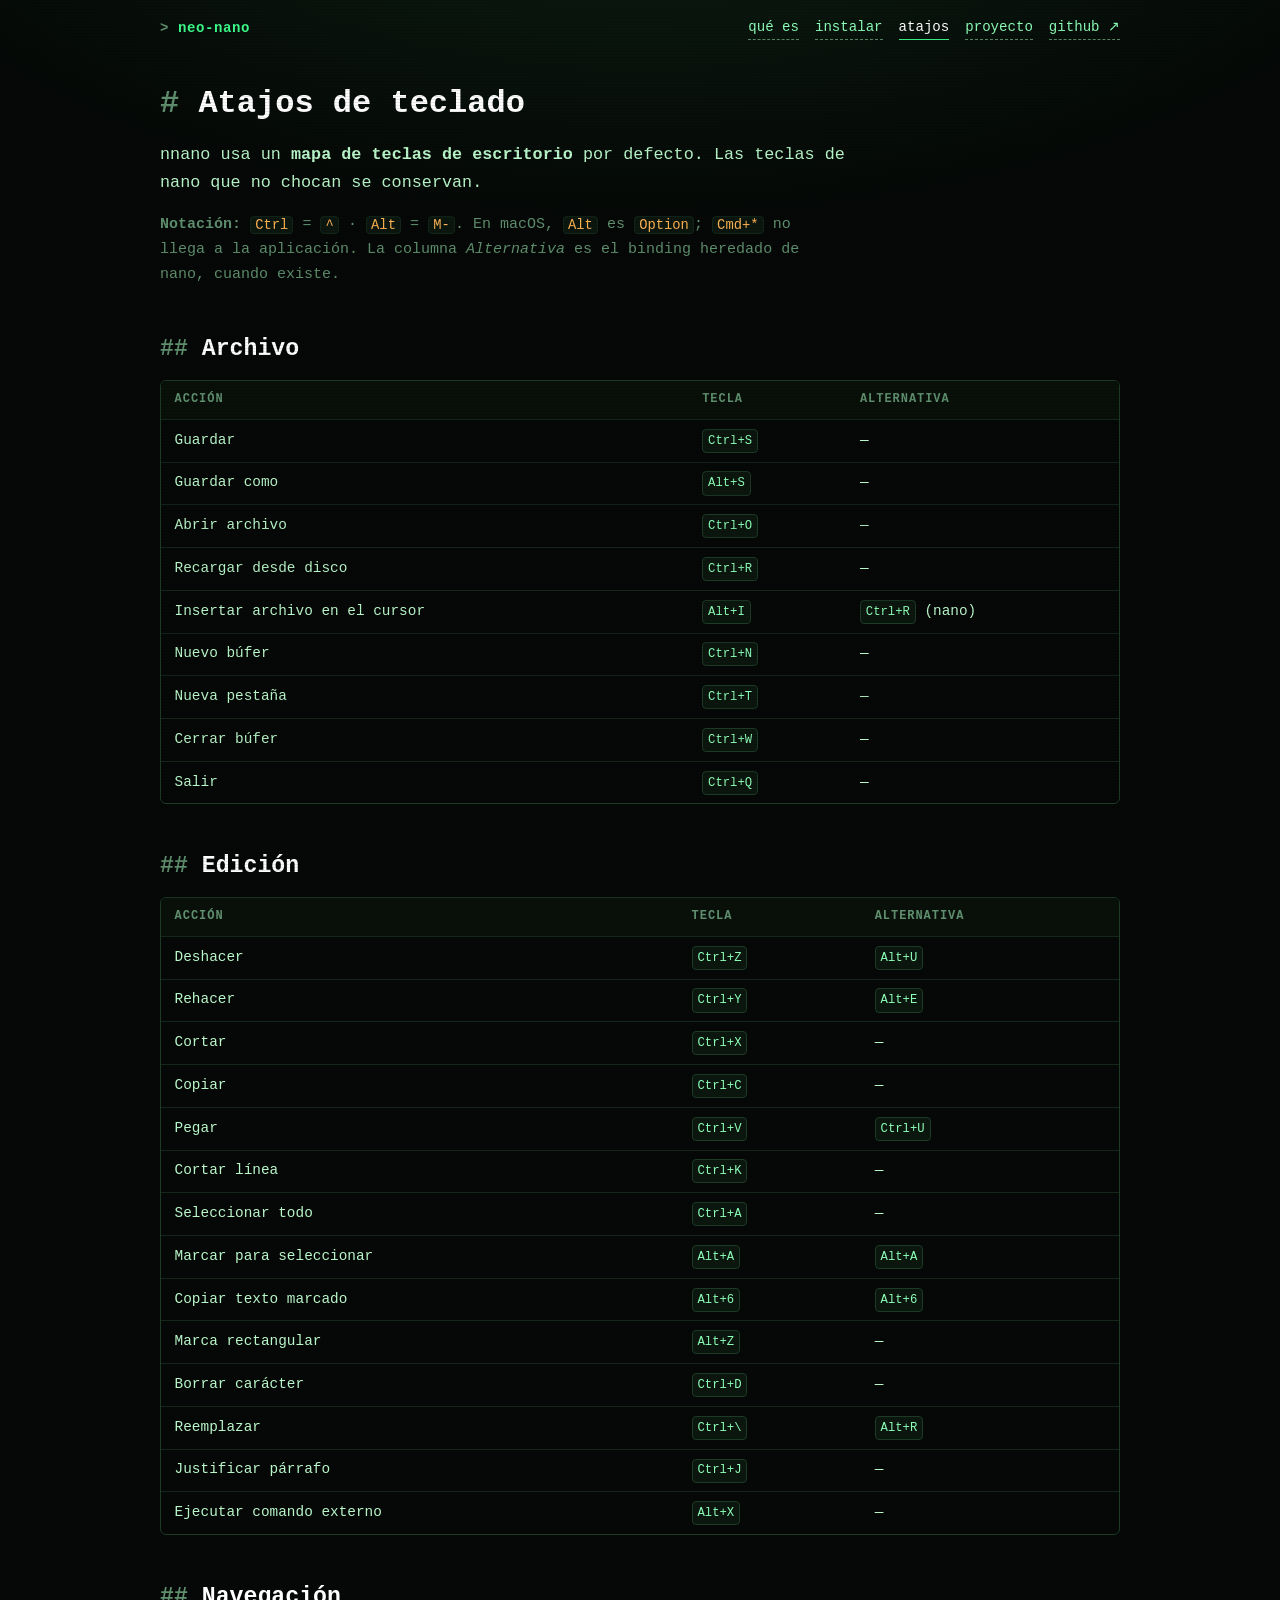
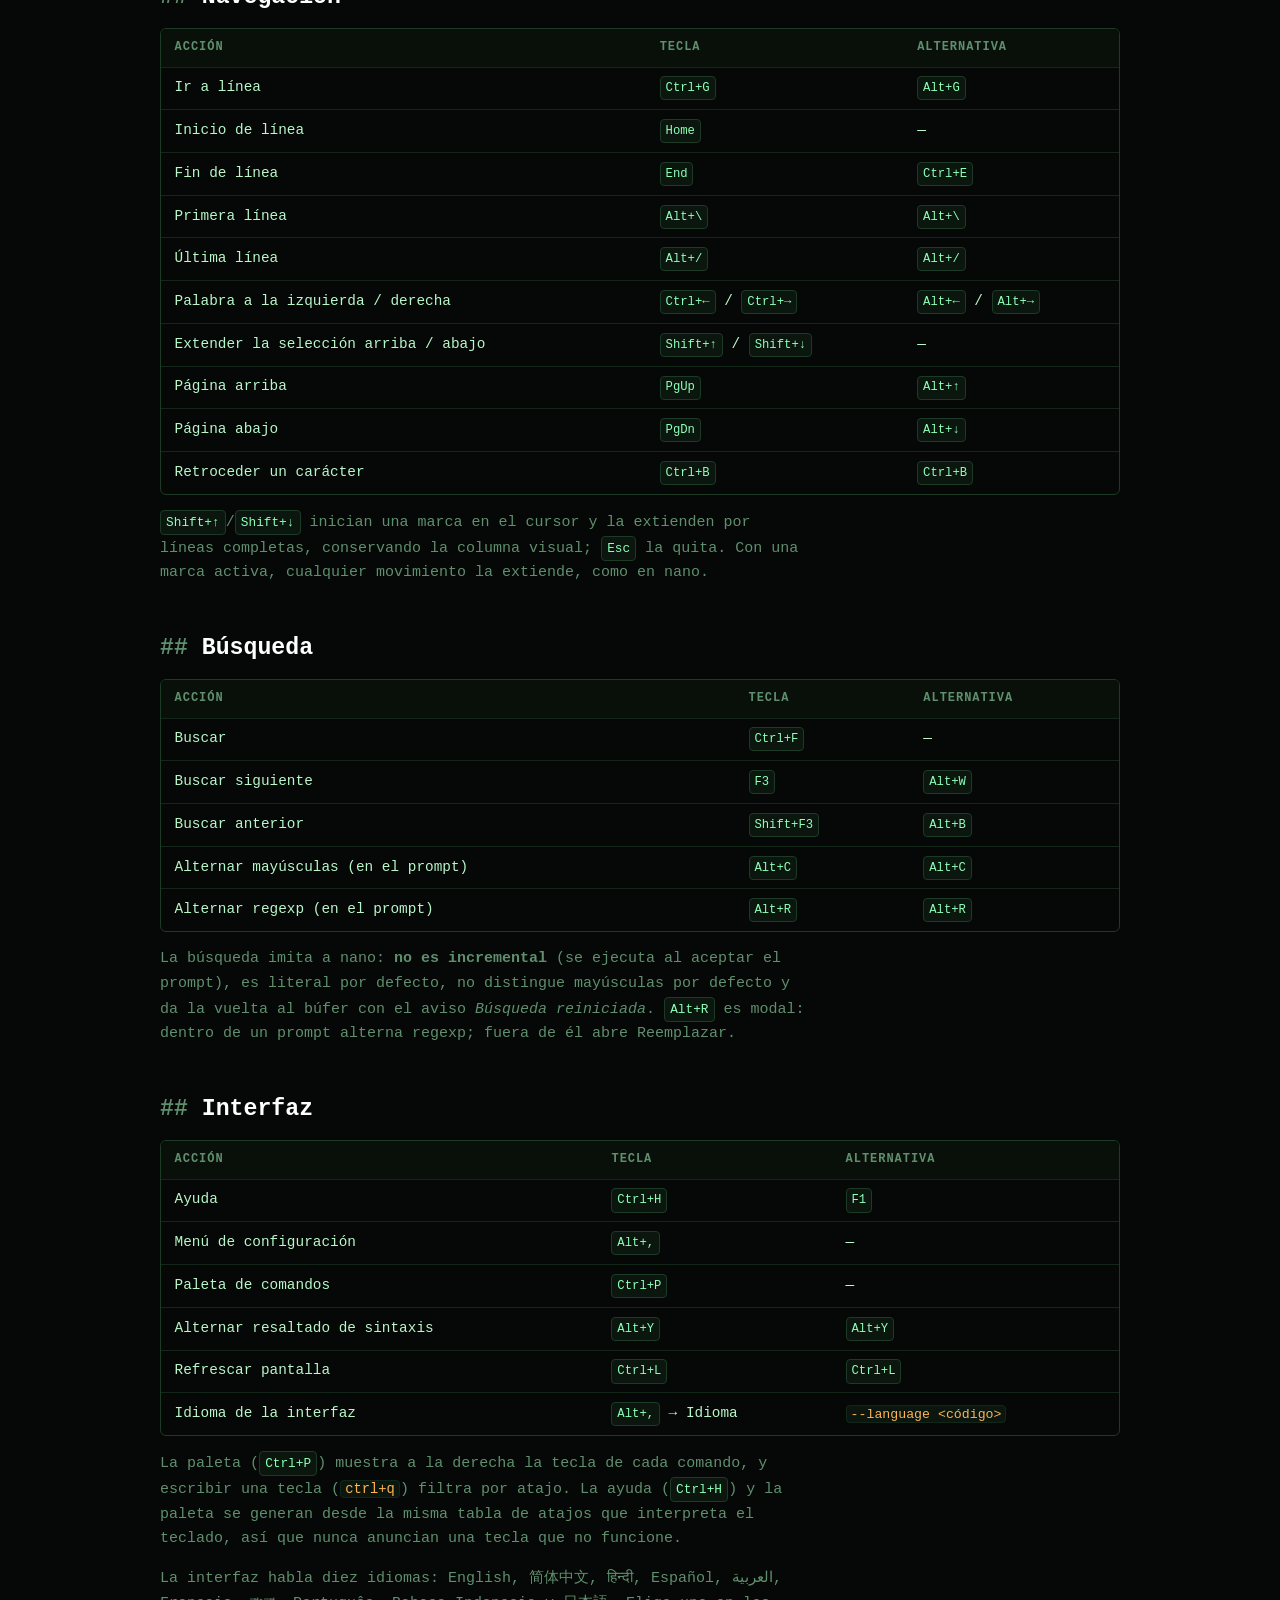
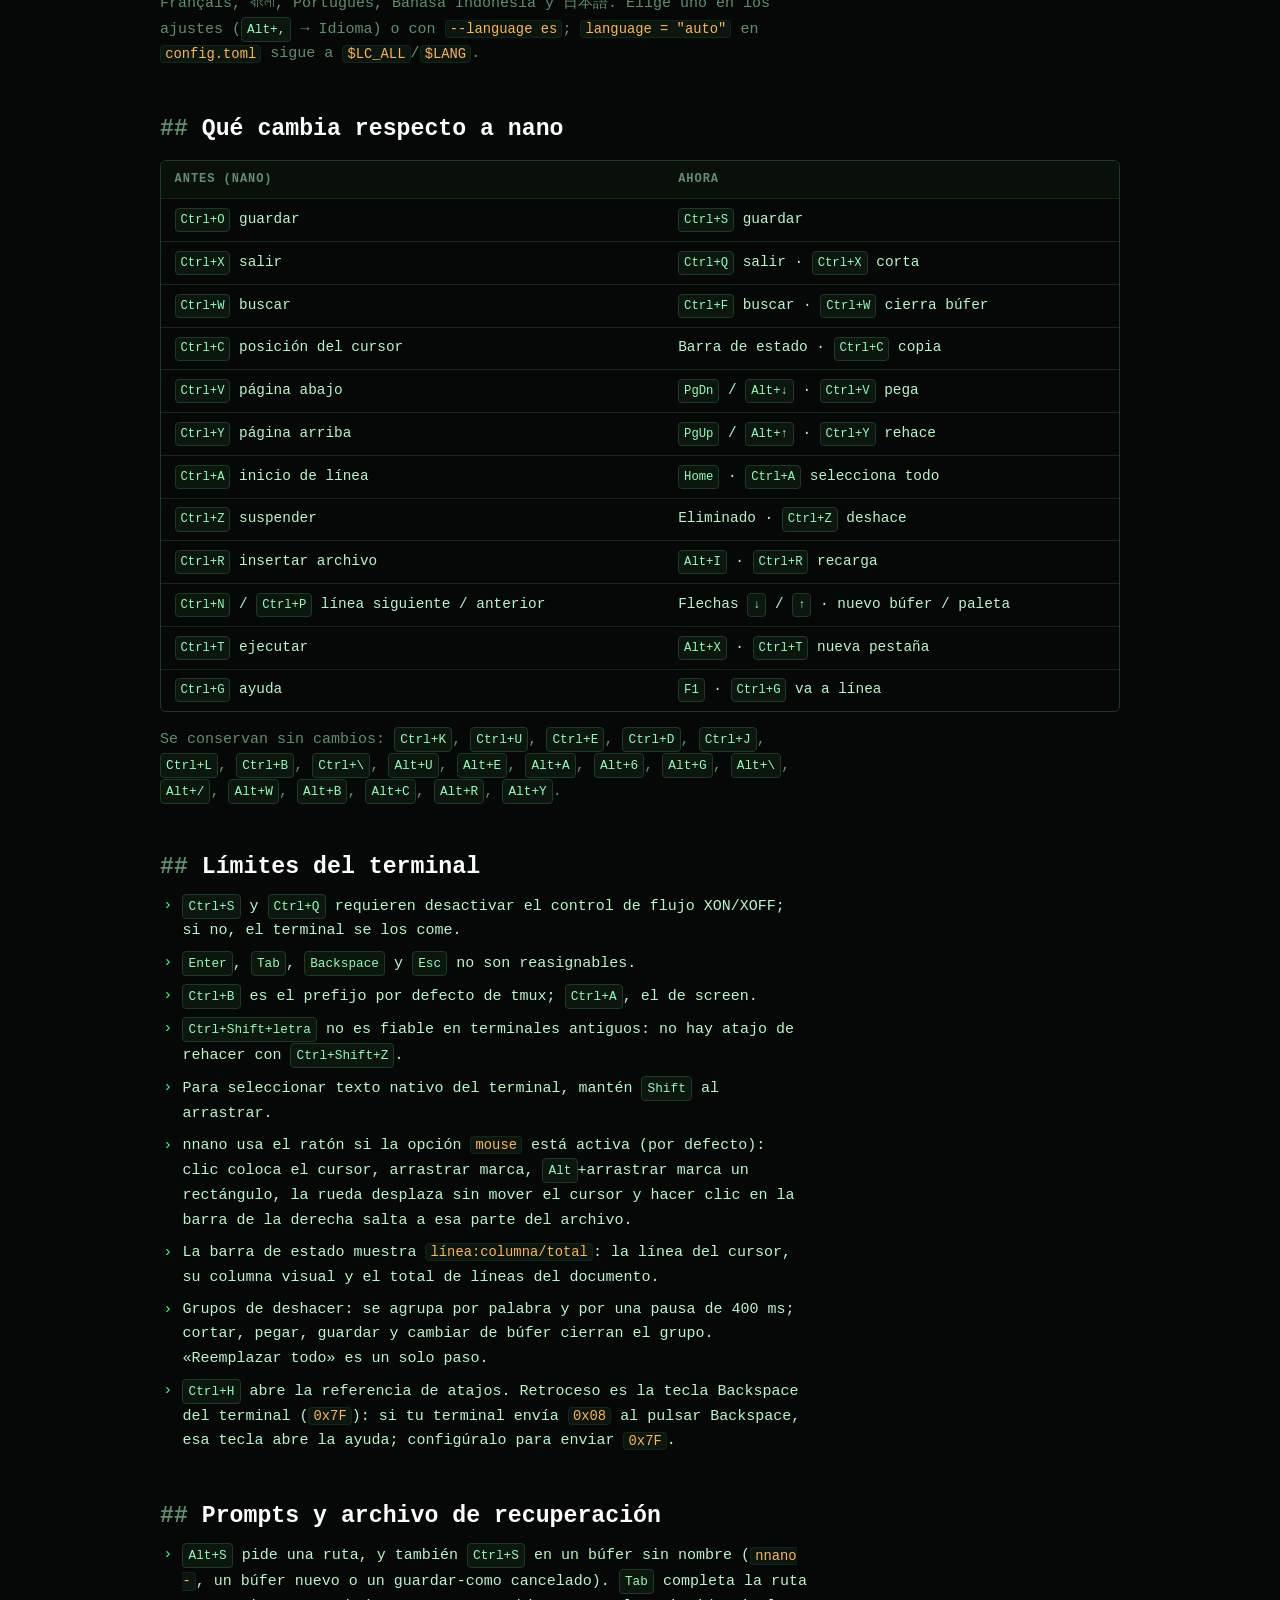
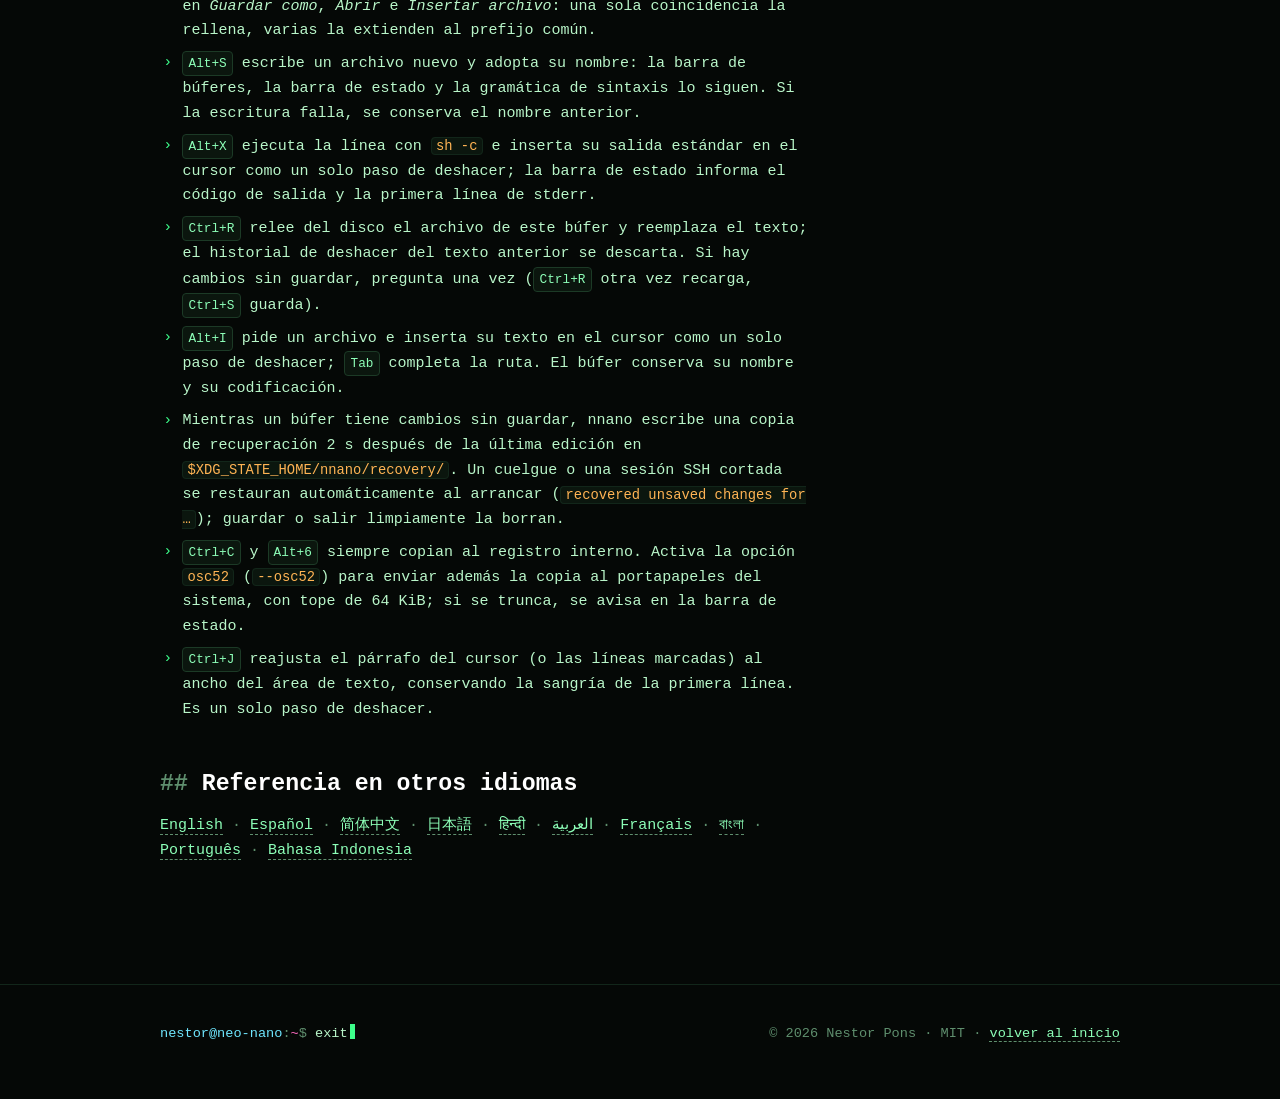
==== docs/atajos.html @ e3008f57 "site: terminal-retro GitHub Pages for the project - docs/index.html: what neo-nano is, screenshot, f" ====
<!doctype html>
<html lang="es">
<head>
  <meta charset="utf-8">
  <meta name="viewport" content="width=device-width, initial-scale=1">
  <title>Atajos de teclado — neo-nano</title>
  <meta name="description" content="Referencia completa de atajos de nnano: archivo, edición, navegación, búsqueda, interfaz, diferencias con nano y límites del terminal.">
  <meta name="author" content="Nestor Pons">
  <meta name="theme-color" content="#050806">
  <link rel="icon" href="assets/favicon.svg" type="image/svg+xml">
  <link rel="stylesheet" href="style.css">
</head>
<body>
  <a class="skip" href="#contenido">Saltar al contenido</a>

  <div class="wrap topnav" aria-label="Navegación principal">
    <a class="brand" href="./">neo-nano</a>
    <a href="index.html#que-es">qué es</a>
    <a href="index.html#instalar">instalar</a>
    <a href="atajos.html" aria-current="page">atajos</a>
    <a href="index.html#proyecto">proyecto</a>
    <a href="https://github.com/nestorPons/neo-nano">github ↗</a>
  </div>

  <main id="contenido" class="wrap">
    <h1><span class="hash">#</span> Atajos de teclado</h1>
    <p class="lead">nnano usa un <strong>mapa de teclas de escritorio</strong> por defecto. Las teclas de nano que no chocan se conservan.</p>
    <p class="muted"><strong>Notación:</strong> <code>Ctrl</code> = <code>^</code> · <code>Alt</code> = <code>M-</code>. En macOS, <code>Alt</code> es <code>Option</code>; <code>Cmd+*</code> no llega a la aplicación. La columna <em>Alternativa</em> es el binding heredado de nano, cuando existe.</p>

    <section id="archivo">
      <h2>Archivo</h2>
      <div class="table-wrap">
        <table>
          <thead><tr><th scope="col">Acción</th><th scope="col">Tecla</th><th scope="col">Alternativa</th></tr></thead>
          <tbody>
            <tr><td>Guardar</td><td><kbd>Ctrl+S</kbd></td><td>—</td></tr>
            <tr><td>Guardar como</td><td><kbd>Alt+S</kbd></td><td>—</td></tr>
            <tr><td>Abrir archivo</td><td><kbd>Ctrl+O</kbd></td><td>—</td></tr>
            <tr><td>Recargar desde disco</td><td><kbd>Ctrl+R</kbd></td><td>—</td></tr>
            <tr><td>Insertar archivo en el cursor</td><td><kbd>Alt+I</kbd></td><td><kbd>Ctrl+R</kbd> (nano)</td></tr>
            <tr><td>Nuevo búfer</td><td><kbd>Ctrl+N</kbd></td><td>—</td></tr>
            <tr><td>Nueva pestaña</td><td><kbd>Ctrl+T</kbd></td><td>—</td></tr>
            <tr><td>Cerrar búfer</td><td><kbd>Ctrl+W</kbd></td><td>—</td></tr>
            <tr><td>Salir</td><td><kbd>Ctrl+Q</kbd></td><td>—</td></tr>
          </tbody>
        </table>
      </div>
    </section>

    <section id="edicion">
      <h2>Edición</h2>
      <div class="table-wrap">
        <table>
          <thead><tr><th scope="col">Acción</th><th scope="col">Tecla</th><th scope="col">Alternativa</th></tr></thead>
          <tbody>
            <tr><td>Deshacer</td><td><kbd>Ctrl+Z</kbd></td><td><kbd>Alt+U</kbd></td></tr>
            <tr><td>Rehacer</td><td><kbd>Ctrl+Y</kbd></td><td><kbd>Alt+E</kbd></td></tr>
            <tr><td>Cortar</td><td><kbd>Ctrl+X</kbd></td><td>—</td></tr>
            <tr><td>Copiar</td><td><kbd>Ctrl+C</kbd></td><td>—</td></tr>
            <tr><td>Pegar</td><td><kbd>Ctrl+V</kbd></td><td><kbd>Ctrl+U</kbd></td></tr>
            <tr><td>Cortar línea</td><td><kbd>Ctrl+K</kbd></td><td>—</td></tr>
            <tr><td>Seleccionar todo</td><td><kbd>Ctrl+A</kbd></td><td>—</td></tr>
            <tr><td>Marcar para seleccionar</td><td><kbd>Alt+A</kbd></td><td><kbd>Alt+A</kbd></td></tr>
            <tr><td>Copiar texto marcado</td><td><kbd>Alt+6</kbd></td><td><kbd>Alt+6</kbd></td></tr>
            <tr><td>Marca rectangular</td><td><kbd>Alt+Z</kbd></td><td>—</td></tr>
            <tr><td>Borrar carácter</td><td><kbd>Ctrl+D</kbd></td><td>—</td></tr>
            <tr><td>Reemplazar</td><td><kbd>Ctrl+\</kbd></td><td><kbd>Alt+R</kbd></td></tr>
            <tr><td>Justificar párrafo</td><td><kbd>Ctrl+J</kbd></td><td>—</td></tr>
            <tr><td>Ejecutar comando externo</td><td><kbd>Alt+X</kbd></td><td>—</td></tr>
          </tbody>
        </table>
      </div>
    </section>

    <section id="navegacion">
      <h2>Navegación</h2>
      <div class="table-wrap">
        <table>
          <thead><tr><th scope="col">Acción</th><th scope="col">Tecla</th><th scope="col">Alternativa</th></tr></thead>
          <tbody>
            <tr><td>Ir a línea</td><td><kbd>Ctrl+G</kbd></td><td><kbd>Alt+G</kbd></td></tr>
            <tr><td>Inicio de línea</td><td><kbd>Home</kbd></td><td>—</td></tr>
            <tr><td>Fin de línea</td><td><kbd>End</kbd></td><td><kbd>Ctrl+E</kbd></td></tr>
            <tr><td>Primera línea</td><td><kbd>Alt+\</kbd></td><td><kbd>Alt+\</kbd></td></tr>
            <tr><td>Última línea</td><td><kbd>Alt+/</kbd></td><td><kbd>Alt+/</kbd></td></tr>
            <tr><td>Palabra a la izquierda / derecha</td><td><kbd>Ctrl+←</kbd> / <kbd>Ctrl+→</kbd></td><td><kbd>Alt+←</kbd> / <kbd>Alt+→</kbd></td></tr>
            <tr><td>Extender la selección arriba / abajo</td><td><kbd>Shift+↑</kbd> / <kbd>Shift+↓</kbd></td><td>—</td></tr>
            <tr><td>Página arriba</td><td><kbd>PgUp</kbd></td><td><kbd>Alt+↑</kbd></td></tr>
            <tr><td>Página abajo</td><td><kbd>PgDn</kbd></td><td><kbd>Alt+↓</kbd></td></tr>
            <tr><td>Retroceder un carácter</td><td><kbd>Ctrl+B</kbd></td><td><kbd>Ctrl+B</kbd></td></tr>
          </tbody>
        </table>
      </div>
      <p class="muted"><kbd>Shift+↑</kbd>/<kbd>Shift+↓</kbd> inician una marca en el cursor y la extienden por líneas completas, conservando la columna visual; <kbd>Esc</kbd> la quita. Con una marca activa, cualquier movimiento la extiende, como en nano.</p>
    </section>

    <section id="busqueda">
      <h2>Búsqueda</h2>
      <div class="table-wrap">
        <table>
          <thead><tr><th scope="col">Acción</th><th scope="col">Tecla</th><th scope="col">Alternativa</th></tr></thead>
          <tbody>
            <tr><td>Buscar</td><td><kbd>Ctrl+F</kbd></td><td>—</td></tr>
            <tr><td>Buscar siguiente</td><td><kbd>F3</kbd></td><td><kbd>Alt+W</kbd></td></tr>
            <tr><td>Buscar anterior</td><td><kbd>Shift+F3</kbd></td><td><kbd>Alt+B</kbd></td></tr>
            <tr><td>Alternar mayúsculas (en el prompt)</td><td><kbd>Alt+C</kbd></td><td><kbd>Alt+C</kbd></td></tr>
            <tr><td>Alternar regexp (en el prompt)</td><td><kbd>Alt+R</kbd></td><td><kbd>Alt+R</kbd></td></tr>
          </tbody>
        </table>
      </div>
      <p class="muted">La búsqueda imita a nano: <strong>no es incremental</strong> (se ejecuta al aceptar el prompt), es literal por defecto, no distingue mayúsculas por defecto y da la vuelta al búfer con el aviso <em>Búsqueda reiniciada</em>. <kbd>Alt+R</kbd> es modal: dentro de un prompt alterna regexp; fuera de él abre Reemplazar.</p>
    </section>

    <section id="interfaz">
      <h2>Interfaz</h2>
      <div class="table-wrap">
        <table>
          <thead><tr><th scope="col">Acción</th><th scope="col">Tecla</th><th scope="col">Alternativa</th></tr></thead>
          <tbody>
            <tr><td>Ayuda</td><td><kbd>Ctrl+H</kbd></td><td><kbd>F1</kbd></td></tr>
            <tr><td>Menú de configuración</td><td><kbd>Alt+,</kbd></td><td>—</td></tr>
            <tr><td>Paleta de comandos</td><td><kbd>Ctrl+P</kbd></td><td>—</td></tr>
            <tr><td>Alternar resaltado de sintaxis</td><td><kbd>Alt+Y</kbd></td><td><kbd>Alt+Y</kbd></td></tr>
            <tr><td>Refrescar pantalla</td><td><kbd>Ctrl+L</kbd></td><td><kbd>Ctrl+L</kbd></td></tr>
            <tr><td>Idioma de la interfaz</td><td><kbd>Alt+,</kbd> → Idioma</td><td><code>--language &lt;código&gt;</code></td></tr>
          </tbody>
        </table>
      </div>
      <p class="muted">La paleta (<kbd>Ctrl+P</kbd>) muestra a la derecha la tecla de cada comando, y escribir una tecla (<code>ctrl+q</code>) filtra por atajo. La ayuda (<kbd>Ctrl+H</kbd>) y la paleta se generan desde la misma tabla de atajos que interpreta el teclado, así que nunca anuncian una tecla que no funcione.</p>
      <p class="muted">La interfaz habla diez idiomas: English, 简体中文, हिन्दी, Español, العربية, Français, বাংলা, Português, Bahasa Indonesia y 日本語. Elige uno en los ajustes (<kbd>Alt+,</kbd> → Idioma) o con <code>--language es</code>; <code>language = "auto"</code> en <code>config.toml</code> sigue a <code>$LC_ALL</code>/<code>$LANG</code>.</p>
    </section>

    <section id="cambios">
      <h2>Qué cambia respecto a nano</h2>
      <div class="table-wrap">
        <table>
          <thead><tr><th scope="col">Antes (nano)</th><th scope="col">Ahora</th></tr></thead>
          <tbody>
            <tr><td><kbd>Ctrl+O</kbd> guardar</td><td><kbd>Ctrl+S</kbd> guardar</td></tr>
            <tr><td><kbd>Ctrl+X</kbd> salir</td><td><kbd>Ctrl+Q</kbd> salir · <kbd>Ctrl+X</kbd> corta</td></tr>
            <tr><td><kbd>Ctrl+W</kbd> buscar</td><td><kbd>Ctrl+F</kbd> buscar · <kbd>Ctrl+W</kbd> cierra búfer</td></tr>
            <tr><td><kbd>Ctrl+C</kbd> posición del cursor</td><td>Barra de estado · <kbd>Ctrl+C</kbd> copia</td></tr>
            <tr><td><kbd>Ctrl+V</kbd> página abajo</td><td><kbd>PgDn</kbd> / <kbd>Alt+↓</kbd> · <kbd>Ctrl+V</kbd> pega</td></tr>
            <tr><td><kbd>Ctrl+Y</kbd> página arriba</td><td><kbd>PgUp</kbd> / <kbd>Alt+↑</kbd> · <kbd>Ctrl+Y</kbd> rehace</td></tr>
            <tr><td><kbd>Ctrl+A</kbd> inicio de línea</td><td><kbd>Home</kbd> · <kbd>Ctrl+A</kbd> selecciona todo</td></tr>
            <tr><td><kbd>Ctrl+Z</kbd> suspender</td><td>Eliminado · <kbd>Ctrl+Z</kbd> deshace</td></tr>
            <tr><td><kbd>Ctrl+R</kbd> insertar archivo</td><td><kbd>Alt+I</kbd> · <kbd>Ctrl+R</kbd> recarga</td></tr>
            <tr><td><kbd>Ctrl+N</kbd> / <kbd>Ctrl+P</kbd> línea siguiente / anterior</td><td>Flechas <kbd>↓</kbd> / <kbd>↑</kbd> · nuevo búfer / paleta</td></tr>
            <tr><td><kbd>Ctrl+T</kbd> ejecutar</td><td><kbd>Alt+X</kbd> · <kbd>Ctrl+T</kbd> nueva pestaña</td></tr>
            <tr><td><kbd>Ctrl+G</kbd> ayuda</td><td><kbd>F1</kbd> · <kbd>Ctrl+G</kbd> va a línea</td></tr>
          </tbody>
        </table>
      </div>
      <p class="muted">Se conservan sin cambios: <kbd>Ctrl+K</kbd>, <kbd>Ctrl+U</kbd>, <kbd>Ctrl+E</kbd>, <kbd>Ctrl+D</kbd>, <kbd>Ctrl+J</kbd>, <kbd>Ctrl+L</kbd>, <kbd>Ctrl+B</kbd>, <kbd>Ctrl+\</kbd>, <kbd>Alt+U</kbd>, <kbd>Alt+E</kbd>, <kbd>Alt+A</kbd>, <kbd>Alt+6</kbd>, <kbd>Alt+G</kbd>, <kbd>Alt+\</kbd>, <kbd>Alt+/</kbd>, <kbd>Alt+W</kbd>, <kbd>Alt+B</kbd>, <kbd>Alt+C</kbd>, <kbd>Alt+R</kbd>, <kbd>Alt+Y</kbd>.</p>
    </section>

    <section id="limites">
      <h2>Límites del terminal</h2>
      <ul class="plain">
        <li><kbd>Ctrl+S</kbd> y <kbd>Ctrl+Q</kbd> requieren desactivar el control de flujo XON/XOFF; si no, el terminal se los come.</li>
        <li><kbd>Enter</kbd>, <kbd>Tab</kbd>, <kbd>Backspace</kbd> y <kbd>Esc</kbd> no son reasignables.</li>
        <li><kbd>Ctrl+B</kbd> es el prefijo por defecto de tmux; <kbd>Ctrl+A</kbd>, el de screen.</li>
        <li><kbd>Ctrl+Shift+letra</kbd> no es fiable en terminales antiguos: no hay atajo de rehacer con <kbd>Ctrl+Shift+Z</kbd>.</li>
        <li>Para seleccionar texto nativo del terminal, mantén <kbd>Shift</kbd> al arrastrar.</li>
        <li>nnano usa el ratón si la opción <code>mouse</code> está activa (por defecto): clic coloca el cursor, arrastrar marca, <kbd>Alt</kbd>+arrastrar marca un rectángulo, la rueda desplaza sin mover el cursor y hacer clic en la barra de la derecha salta a esa parte del archivo.</li>
        <li>La barra de estado muestra <code>línea:columna/total</code>: la línea del cursor, su columna visual y el total de líneas del documento.</li>
        <li>Grupos de deshacer: se agrupa por palabra y por una pausa de 400 ms; cortar, pegar, guardar y cambiar de búfer cierran el grupo. «Reemplazar todo» es un solo paso.</li>
        <li><kbd>Ctrl+H</kbd> abre la referencia de atajos. Retroceso es la tecla Backspace del terminal (<code>0x7F</code>): si tu terminal envía <code>0x08</code> al pulsar Backspace, esa tecla abre la ayuda; configúralo para enviar <code>0x7F</code>.</li>
      </ul>
    </section>

    <section id="prompts">
      <h2>Prompts y archivo de recuperación</h2>
      <ul class="plain">
        <li><kbd>Alt+S</kbd> pide una ruta, y también <kbd>Ctrl+S</kbd> en un búfer sin nombre (<code>nnano -</code>, un búfer nuevo o un guardar-como cancelado). <kbd>Tab</kbd> completa la ruta en <em>Guardar como</em>, <em>Abrir</em> e <em>Insertar archivo</em>: una sola coincidencia la rellena, varias la extienden al prefijo común.</li>
        <li><kbd>Alt+S</kbd> escribe un archivo nuevo y adopta su nombre: la barra de búferes, la barra de estado y la gramática de sintaxis lo siguen. Si la escritura falla, se conserva el nombre anterior.</li>
        <li><kbd>Alt+X</kbd> ejecuta la línea con <code>sh -c</code> e inserta su salida estándar en el cursor como un solo paso de deshacer; la barra de estado informa el código de salida y la primera línea de stderr.</li>
        <li><kbd>Ctrl+R</kbd> relee del disco el archivo de este búfer y reemplaza el texto; el historial de deshacer del texto anterior se descarta. Si hay cambios sin guardar, pregunta una vez (<kbd>Ctrl+R</kbd> otra vez recarga, <kbd>Ctrl+S</kbd> guarda).</li>
        <li><kbd>Alt+I</kbd> pide un archivo e inserta su texto en el cursor como un solo paso de deshacer; <kbd>Tab</kbd> completa la ruta. El búfer conserva su nombre y su codificación.</li>
        <li>Mientras un búfer tiene cambios sin guardar, nnano escribe una copia de recuperación 2 s después de la última edición en <code>$XDG_STATE_HOME/nnano/recovery/</code>. Un cuelgue o una sesión SSH cortada se restauran automáticamente al arrancar (<code>recovered unsaved changes for …</code>); guardar o salir limpiamente la borran.</li>
        <li><kbd>Ctrl+C</kbd> y <kbd>Alt+6</kbd> siempre copian al registro interno. Activa la opción <code>osc52</code> (<code>--osc52</code>) para enviar además la copia al portapapeles del sistema, con tope de 64 KiB; si se trunca, se avisa en la barra de estado.</li>
        <li><kbd>Ctrl+J</kbd> reajusta el párrafo del cursor (o las líneas marcadas) al ancho del área de texto, conservando la sangría de la primera línea. Es un solo paso de deshacer.</li>
      </ul>
    </section>

    <section id="idiomas">
      <h2>Referencia en otros idiomas</h2>
      <p class="muted">
        <a href="https://github.com/nestorPons/neo-nano/blob/main/docs/en/shortcuts.md">English</a> ·
        <a href="https://github.com/nestorPons/neo-nano/blob/main/docs/es/shortcuts.md">Español</a> ·
        <a href="https://github.com/nestorPons/neo-nano/blob/main/docs/zh-Hans/shortcuts.md">简体中文</a> ·
        <a href="https://github.com/nestorPons/neo-nano/blob/main/docs/ja/shortcuts.md">日本語</a> ·
        <a href="https://github.com/nestorPons/neo-nano/blob/main/docs/hi/shortcuts.md">हिन्दी</a> ·
        <a href="https://github.com/nestorPons/neo-nano/blob/main/docs/ar/shortcuts.md">العربية</a> ·
        <a href="https://github.com/nestorPons/neo-nano/blob/main/docs/fr/shortcuts.md">Français</a> ·
        <a href="https://github.com/nestorPons/neo-nano/blob/main/docs/bn/shortcuts.md">বাংলা</a> ·
        <a href="https://github.com/nestorPons/neo-nano/blob/main/docs/pt/shortcuts.md">Português</a> ·
        <a href="https://github.com/nestorPons/neo-nano/blob/main/docs/id/shortcuts.md">Bahasa Indonesia</a>
      </p>
    </section>
  </main>

  <footer>
    <div class="wrap">
      <p class="prompt" aria-hidden="true"><span class="user">nestor@neo-nano</span>:<span class="path">~</span>$ <span class="cmd">exit</span><span class="cursor"></span></p>
      <p>© 2026 Nestor Pons · MIT · <a href="./">volver al inicio</a></p>
    </div>
  </footer>
</body>
</html>
---- docs/style.css ----
/* neo-nano — terminal retro, simple y sin dependencias. */

:root {
  --bg: #050806;
  --panel: #0a110c;
  --panel-2: #0d1710;
  --fg: #b9f6c9;
  --dim: #5f8f6e;
  --green: #3dff8b;
  --green-soft: #8dffb8;
  --amber: #ffb454;
  --cyan: #6fe7ff;
  --magenta: #ff6ac1;
  --red: #ff5f57;
  --border: #1c3a26;
  --border-soft: #12261a;
  --radius: 6px;
  --mono: ui-monospace, "SF Mono", SFMono-Regular, Menlo, Consolas,
    "Liberation Mono", "Courier New", monospace;
  --max: 960px;
}

*,
*::before,
*::after {
  box-sizing: border-box;
}

html {
  color-scheme: dark;
  scroll-behavior: smooth;
}

body {
  margin: 0;
  background:
    radial-gradient(1200px 600px at 50% -200px, #0d2416 0%, transparent 70%),
    var(--bg);
  color: var(--fg);
  font-family: var(--mono);
  font-size: 15px;
  line-height: 1.65;
  -webkit-font-smoothing: antialiased;
}

/* Scanlines: textura, no un filtro que estorbe. */
body::before {
  content: "";
  position: fixed;
  inset: 0;
  z-index: 100;
  pointer-events: none;
  background: repeating-linear-gradient(
    to bottom,
    rgba(0, 0, 0, 0.16) 0,
    rgba(0, 0, 0, 0.16) 1px,
    transparent 1px,
    transparent 3px
  );
  opacity: 0.55;
}

::selection {
  background: var(--green);
  color: #03170a;
}

a {
  color: var(--green-soft);
  text-decoration: none;
  border-bottom: 1px dashed var(--dim);
}

a:hover,
a:focus-visible {
  color: #fff;
  border-bottom-color: var(--green);
}

:focus-visible {
  outline: 2px solid var(--green);
  outline-offset: 3px;
  border-radius: 2px;
}

.skip {
  position: absolute;
  left: -999px;
  top: 8px;
  z-index: 200;
  padding: 8px 12px;
  background: var(--panel);
  border: 1px solid var(--green);
  border-radius: var(--radius);
}

.skip:focus {
  left: 8px;
}

.sr-only {
  position: absolute;
  width: 1px;
  height: 1px;
  padding: 0;
  margin: -1px;
  overflow: hidden;
  clip: rect(0, 0, 0, 0);
  white-space: nowrap;
  border: 0;
}

code {
  font-family: var(--mono);
  font-size: 0.92em;
  color: var(--amber);
  background: #0b160e;
  border: 1px solid var(--border-soft);
  border-radius: 4px;
  padding: 0.04em 0.3em;
}

.wrap {
  width: min(var(--max), 100% - 2rem);
  margin-inline: auto;
}

/* --- Ventana de terminal ------------------------------------------- */

.term {
  margin-top: 1.25rem;
  background: linear-gradient(180deg, var(--panel-2), var(--panel));
  border: 1px solid var(--border);
  border-radius: var(--radius);
  box-shadow:
    0 0 0 1px rgba(61, 255, 139, 0.06),
    0 24px 60px rgba(0, 0, 0, 0.55),
    0 0 48px rgba(61, 255, 139, 0.05);
  overflow: hidden;
}

.term-bar {
  display: flex;
  align-items: center;
  gap: 0.5rem;
  padding: 0.55rem 0.8rem;
  background: #0a140d;
  border-bottom: 1px solid var(--border-soft);
}

.dot {
  width: 10px;
  height: 10px;
  border-radius: 50%;
  background: var(--dim);
  flex: none;
}

.dot.g {
  background: #2fbf6a;
}
.dot.a {
  background: var(--amber);
}
.dot.r {
  background: var(--red);
}

.term-title {
  margin-inline: auto;
  color: var(--dim);
  font-size: 0.8rem;
  letter-spacing: 0.03em;
}

.term-body {
  padding: clamp(1rem, 3vw, 2rem);
}

.prompt {
  margin: 0 0 1rem;
  color: var(--dim);
  word-break: break-word;
}

.prompt .user {
  color: var(--cyan);
}
.prompt .path {
  color: var(--magenta);
}
.prompt .cmd {
  color: var(--fg);
}

.cursor {
  display: inline-block;
  width: 0.6ch;
  height: 1.05em;
  margin-left: 2px;
  background: var(--green);
  vertical-align: -0.15em;
  animation: blink 1.05s steps(1) infinite;
}

@keyframes blink {
  0%,
  49% {
    opacity: 1;
  }
  50%,
  100% {
    opacity: 0;
  }
}

.logo {
  margin: 0;
  color: var(--green);
  font-size: clamp(0.42rem, 1.55vw, 0.95rem);
  line-height: 1.15;
  text-shadow: 0 0 12px rgba(61, 255, 139, 0.35);
  overflow-x: auto;
  white-space: pre;
}

.tagline {
  margin: 1.25rem 0 0;
  color: var(--fg);
  max-width: 70ch;
}

.tagline strong {
  color: #fff;
}

.kicker {
  display: inline-block;
  margin-top: 0.9rem;
  padding: 0.15rem 0.5rem;
  border: 1px solid var(--border);
  border-radius: var(--radius);
  color: var(--amber);
  font-size: 0.78rem;
  letter-spacing: 0.06em;
  text-transform: uppercase;
}

/* --- Secciones ----------------------------------------------------- */

main {
  padding-block: 2.5rem 1rem;
}

section {
  margin-block: 3rem;
}

h1,
h2,
h3 {
  line-height: 1.25;
  margin: 0 0 0.75rem;
}

h2 {
  font-size: clamp(1.1rem, 2.6vw, 1.45rem);
  color: #fff;
}

h2::before {
  content: "## ";
  color: var(--dim);
}

h3 {
  font-size: 1rem;
  color: var(--green-soft);
}

p {
  max-width: 72ch;
}

.lead {
  font-size: 1.05rem;
  color: var(--fg);
}

.muted {
  color: var(--dim);
}

.grid {
  display: grid;
  grid-template-columns: repeat(auto-fit, minmax(235px, 1fr));
  gap: 1rem;
  margin-top: 1.25rem;
}

.card {
  background: var(--panel);
  border: 1px solid var(--border);
  border-radius: var(--radius);
  padding: 1rem 1.1rem;
  transition:
    border-color 0.18s ease,
    transform 0.18s ease,
    background 0.18s ease;
}

.card:hover {
  border-color: var(--green);
  background: var(--panel-2);
  transform: translateY(-2px);
}

.card h3 {
  margin-bottom: 0.35rem;
}

.card p {
  margin: 0;
  color: var(--fg);
  font-size: 0.92rem;
}

.card .ico {
  color: var(--green);
  margin-right: 0.4rem;
}

/* --- Captura ------------------------------------------------------- */

.shot {
  margin: 0;
  border: 1px solid var(--border);
  border-radius: var(--radius);
  background: var(--panel);
  padding: 0.5rem;
  box-shadow: 0 18px 50px rgba(0, 0, 0, 0.45);
}

.shot img {
  display: block;
  width: 100%;
  height: auto;
  border-radius: 4px;
}

.shot figcaption {
  padding: 0.6rem 0.4rem 0.2rem;
  color: var(--dim);
  font-size: 0.82rem;
}

/* --- Código e instalación ----------------------------------------- */

.code {
  position: relative;
  margin: 1rem 0;
  background: #060c08;
  border: 1px solid var(--border);
  border-radius: var(--radius);
}

.code pre {
  margin: 0;
  padding: 1rem 1rem 1.1rem;
  overflow-x: auto;
  color: var(--green-soft);
  font-size: 0.88rem;
  line-height: 1.6;
}

.code .comment {
  color: var(--dim);
}

.copy {
  position: absolute;
  top: 0.5rem;
  right: 0.5rem;
  padding: 0.2rem 0.55rem;
  background: var(--panel-2);
  color: var(--dim);
  border: 1px solid var(--border);
  border-radius: var(--radius);
  font: inherit;
  font-size: 0.72rem;
  cursor: pointer;
  transition:
    color 0.15s ease,
    border-color 0.15s ease;
}

.copy:hover,
.copy:focus-visible {
  color: var(--green);
  border-color: var(--green);
}

/* --- Tablas -------------------------------------------------------- */

.table-wrap {
  margin-top: 1rem;
  overflow-x: auto;
  border: 1px solid var(--border);
  border-radius: var(--radius);
}

table {
  width: 100%;
  border-collapse: collapse;
  min-width: 34rem;
  font-size: 0.9rem;
}

caption {
  text-align: left;
  padding: 0.65rem 0.85rem;
  color: var(--dim);
  font-size: 0.8rem;
  border-bottom: 1px solid var(--border-soft);
}

th,
td {
  text-align: left;
  padding: 0.55rem 0.85rem;
  border-bottom: 1px solid var(--border-soft);
  vertical-align: top;
}

thead th {
  color: var(--dim);
  font-weight: 600;
  font-size: 0.75rem;
  letter-spacing: 0.08em;
  text-transform: uppercase;
  background: #081009;
}

tbody tr:last-child td {
  border-bottom: 0;
}

tbody tr:hover {
  background: rgba(61, 255, 139, 0.04);
}

kbd {
  display: inline-block;
  padding: 0.08em 0.4em;
  background: #0b160e;
  border: 1px solid var(--border);
  border-radius: 4px;
  color: var(--green-soft);
  font-family: var(--mono);
  font-size: 0.85em;
  white-space: nowrap;
}

/* --- Listas -------------------------------------------------------- */

ul.plain {
  list-style: none;
  padding: 0;
  margin: 0.75rem 0 0;
}

ul.plain li {
  position: relative;
  padding-left: 1.4rem;
  margin-block: 0.45rem;
  max-width: 72ch;
}

ul.plain li::before {
  content: "›";
  position: absolute;
  left: 0.2rem;
  color: var(--green);
}

/* --- Autor / proyecto ---------------------------------------------- */

.about {
  display: grid;
  grid-template-columns: repeat(auto-fit, minmax(260px, 1fr));
  gap: 1rem;
  margin-top: 1.25rem;
}

.panel {
  background: var(--panel);
  border: 1px solid var(--border);
  border-radius: var(--radius);
  padding: 1.1rem 1.2rem;
}

.panel h3 {
  margin-bottom: 0.5rem;
}

.links {
  display: flex;
  flex-wrap: wrap;
  gap: 0.5rem;
  margin-top: 0.8rem;
}

.btn {
  display: inline-block;
  padding: 0.35rem 0.7rem;
  border: 1px solid var(--border);
  border-radius: var(--radius);
  background: #0b160e;
  color: var(--green-soft);
  font-size: 0.85rem;
  border-bottom: 1px solid var(--border);
}

.btn:hover,
.btn:focus-visible {
  border-color: var(--green);
  color: #fff;
}

.note {
  margin-top: 1rem;
  padding: 0.85rem 1rem;
  background: var(--panel);
  border: 1px solid var(--border);
  border-radius: var(--radius);
  color: var(--dim);
  font-size: 0.88rem;
}

.note strong {
  color: var(--amber);
}

/* --- Pie ----------------------------------------------------------- */

footer {
  margin-top: 3.5rem;
  padding: 1.5rem 0 2.5rem;
  border-top: 1px solid var(--border-soft);
  color: var(--dim);
  font-size: 0.85rem;
}

footer .wrap {
  display: flex;
  flex-wrap: wrap;
  gap: 0.5rem 1rem;
  align-items: center;
  justify-content: space-between;
}

footer .prompt {
  margin: 0;
}

/* --- Navegación entre páginas -------------------------------------- */

.topnav {
  display: flex;
  flex-wrap: wrap;
  align-items: center;
  gap: 0.5rem 1rem;
  padding: 1rem 0 0.25rem;
  font-size: 0.88rem;
}

.topnav .brand {
  color: var(--green);
  font-weight: 700;
  letter-spacing: 0.04em;
  border-bottom: 0;
  margin-right: auto;
}

.topnav .brand::before {
  content: "> ";
  color: var(--dim);
}

.topnav a[aria-current="page"] {
  color: #fff;
  border-bottom: 1px solid var(--green);
}

h1 {
  font-size: clamp(1.4rem, 3.6vw, 2rem);
  color: #fff;
}

h1 .hash {
  color: var(--dim);
}

/* --- Responsive ---------------------------------------------------- */

@media (max-width: 640px) {
  body {
    font-size: 14px;
  }

  .term-body {
    padding: 1rem;
  }

  .logo {
    font-size: 0.36rem;
  }

  .shot {
    padding: 0.3rem;
  }
}

@media (prefers-reduced-motion: reduce) {
  html {
    scroll-behavior: auto;
  }

  .cursor {
    animation: none;
  }

  .card {
    transition: none;
  }
}

@media print {
  body::before {
    display: none;
  }

  body {
    background: #fff;
    color: #000;
  }

  a {
    color: #000;
  }

  .term,
  .card,
  .panel,
  .shot,
  .table-wrap {
    box-shadow: none;
    border-color: #999;
  }
}
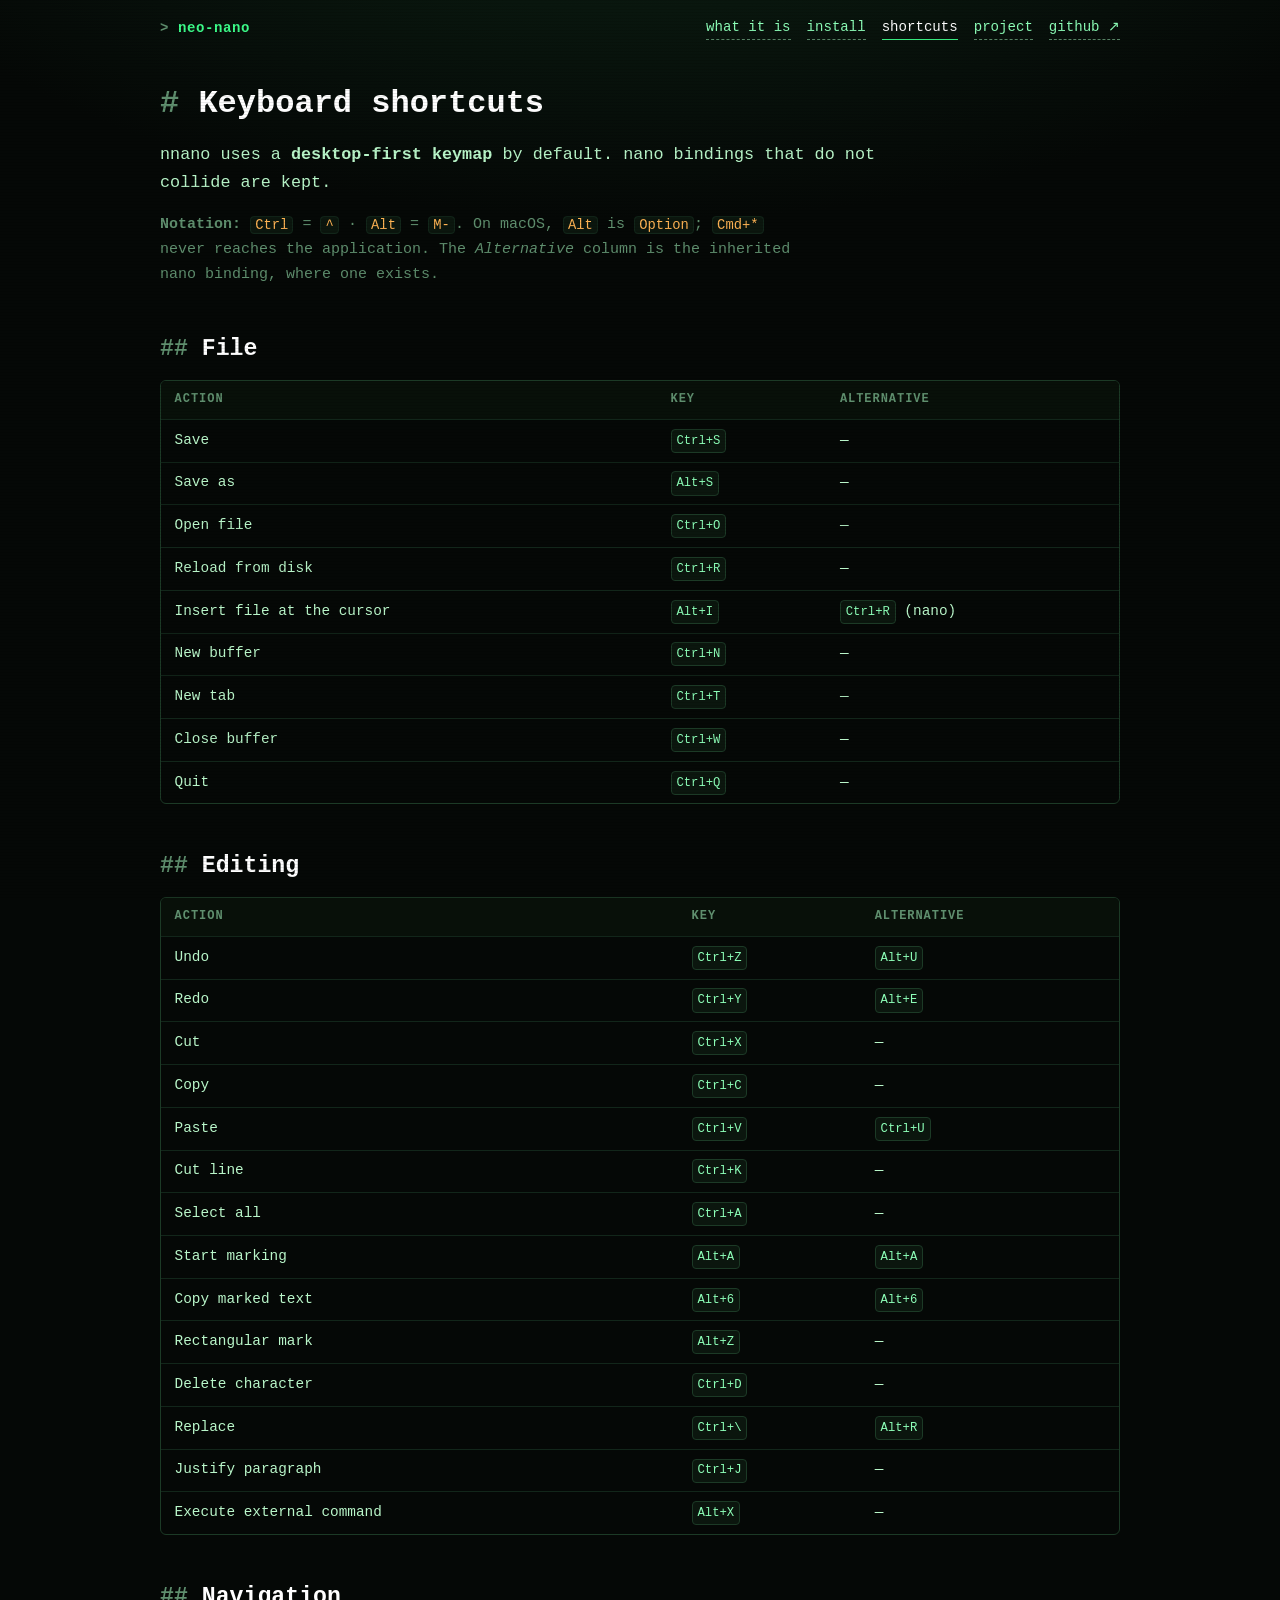
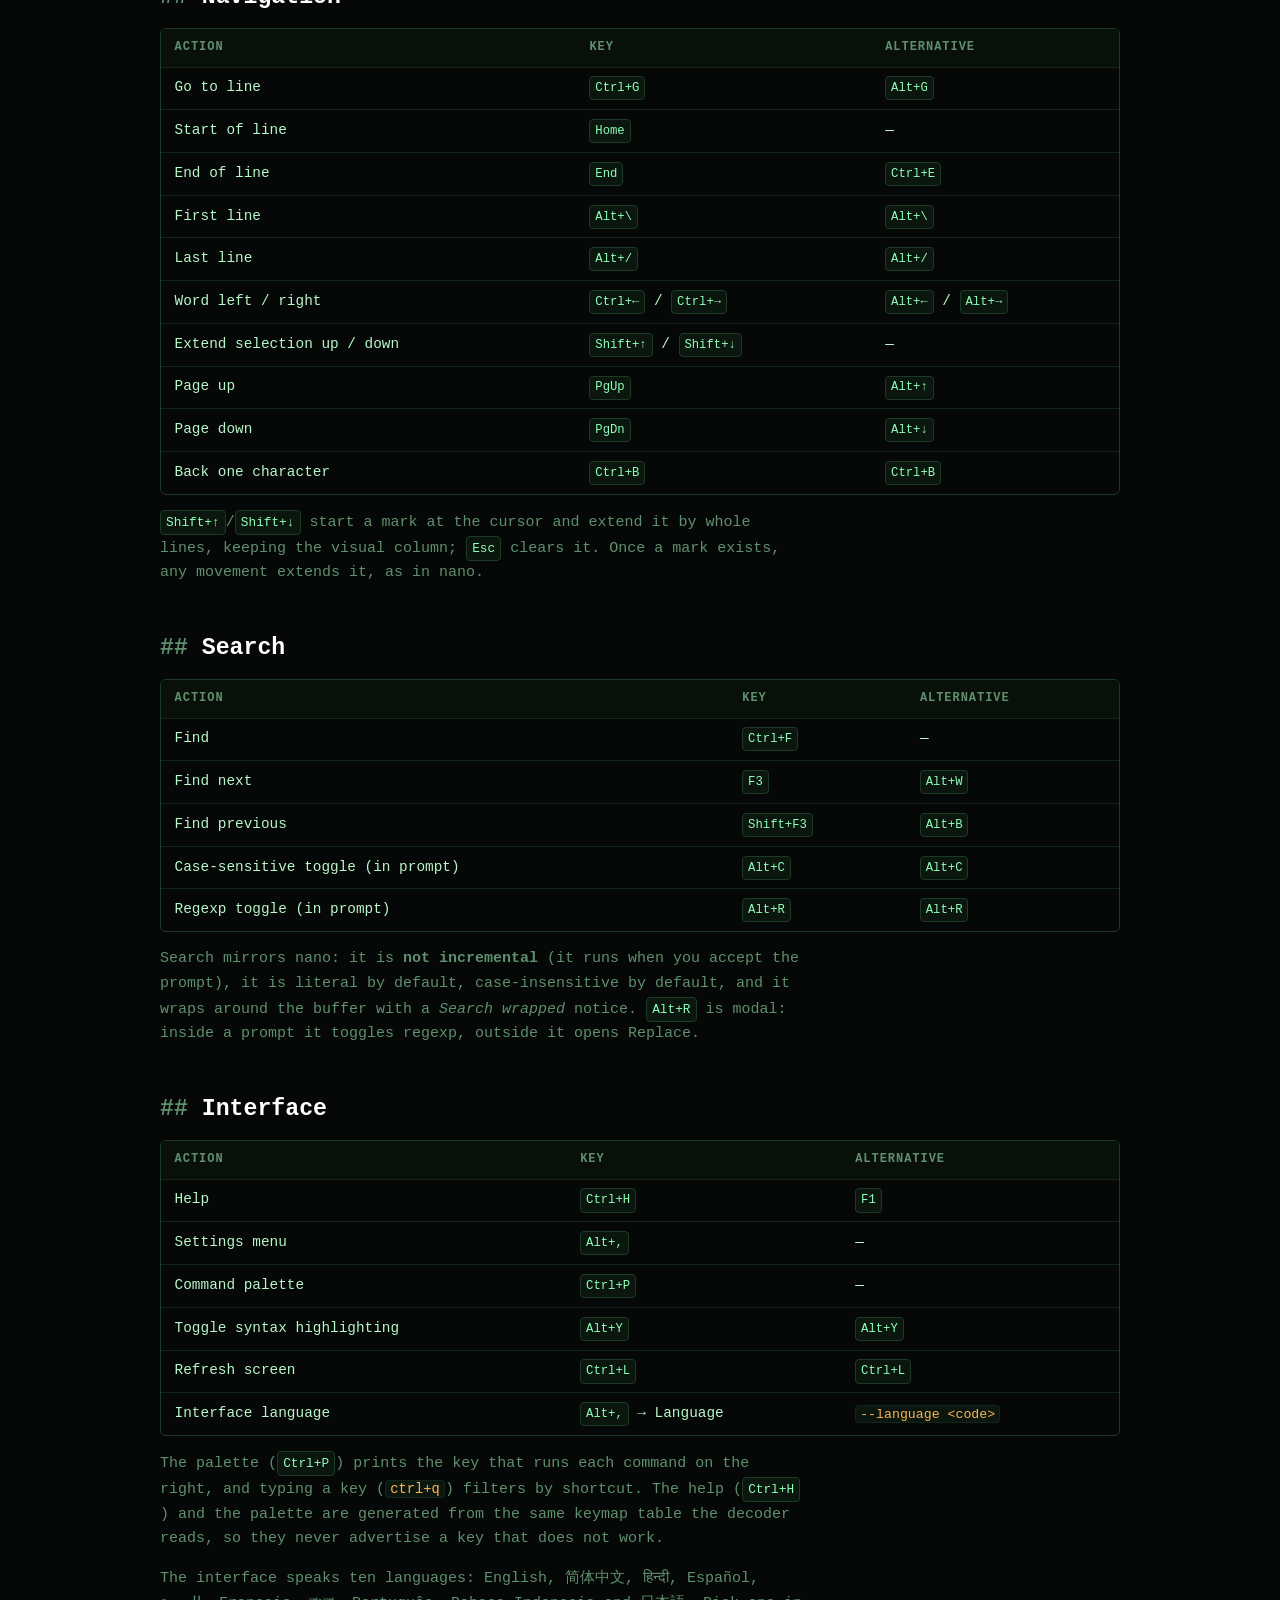
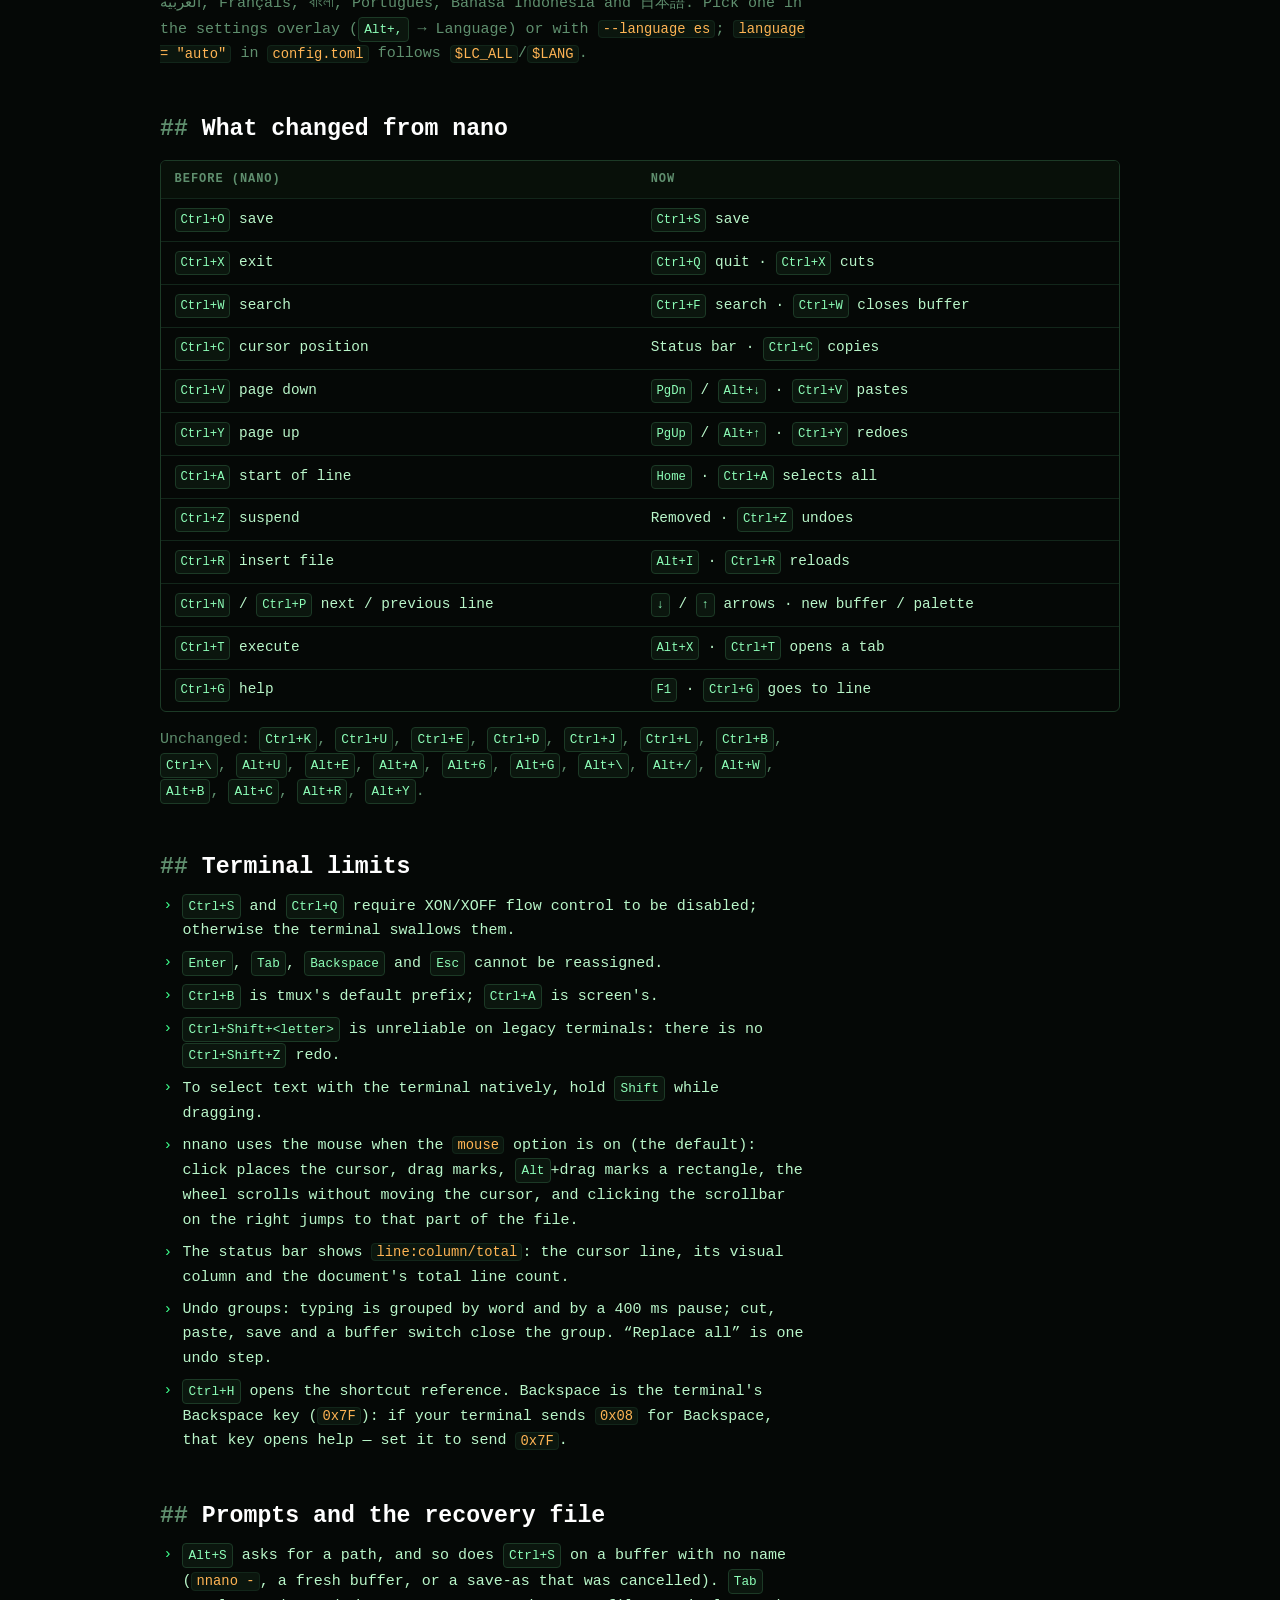
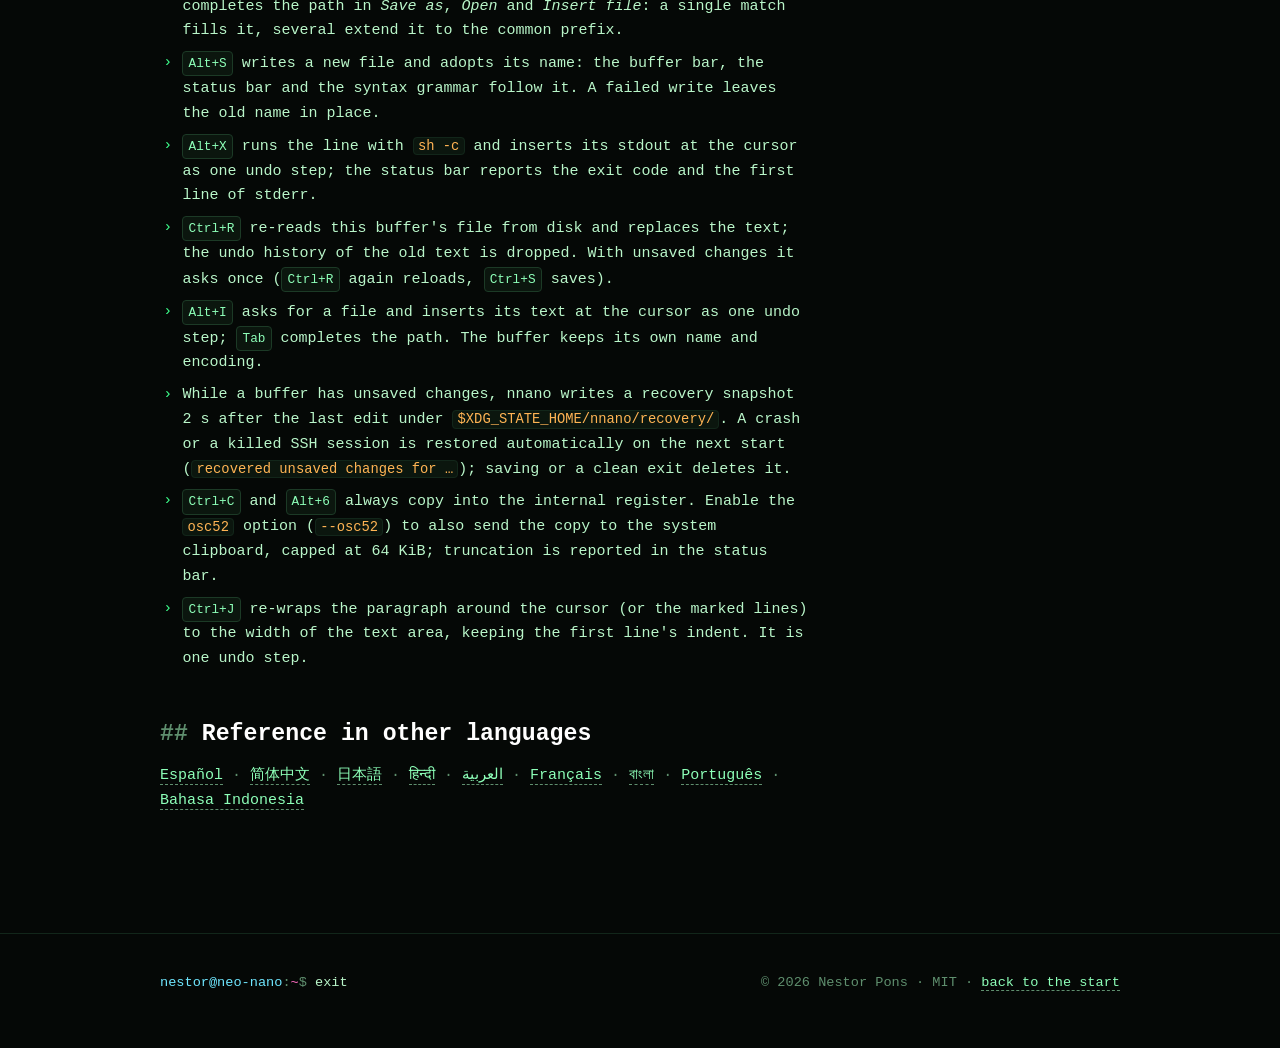
==== commit 86e32af9: "site: English source and on-device translation for the ten languages - Rewrite index.html and shortc" ====
--- a/docs/atajos.html
+++ b/docs/atajos.html
@@ -1,210 +1,13 @@
 <!doctype html>
-<html lang="es">
+<html lang="en">
 <head>
   <meta charset="utf-8">
-  <meta name="viewport" content="width=device-width, initial-scale=1">
-  <title>Atajos de teclado — neo-nano</title>
-  <meta name="description" content="Referencia completa de atajos de nnano: archivo, edición, navegación, búsqueda, interfaz, diferencias con nano y límites del terminal.">
-  <meta name="author" content="Nestor Pons">
-  <meta name="theme-color" content="#050806">
-  <link rel="icon" href="assets/favicon.svg" type="image/svg+xml">
-  <link rel="stylesheet" href="style.css">
+  <title>Moved — neo-nano</title>
+  <meta http-equiv="refresh" content="0; url=shortcuts.html">
+  <link rel="canonical" href="shortcuts.html">
+  <meta name="robots" content="noindex">
 </head>
 <body>
-  <a class="skip" href="#contenido">Saltar al contenido</a>
-
-  <div class="wrap topnav" aria-label="Navegación principal">
-    <a class="brand" href="./">neo-nano</a>
-    <a href="index.html#que-es">qué es</a>
-    <a href="index.html#instalar">instalar</a>
-    <a href="atajos.html" aria-current="page">atajos</a>
-    <a href="index.html#proyecto">proyecto</a>
-    <a href="https://github.com/nestorPons/neo-nano">github ↗</a>
-  </div>
-
-  <main id="contenido" class="wrap">
-    <h1><span class="hash">#</span> Atajos de teclado</h1>
-    <p class="lead">nnano usa un <strong>mapa de teclas de escritorio</strong> por defecto. Las teclas de nano que no chocan se conservan.</p>
-    <p class="muted"><strong>Notación:</strong> <code>Ctrl</code> = <code>^</code> · <code>Alt</code> = <code>M-</code>. En macOS, <code>Alt</code> es <code>Option</code>; <code>Cmd+*</code> no llega a la aplicación. La columna <em>Alternativa</em> es el binding heredado de nano, cuando existe.</p>
-
-    <section id="archivo">
-      <h2>Archivo</h2>
-      <div class="table-wrap">
-        <table>
-          <thead><tr><th scope="col">Acción</th><th scope="col">Tecla</th><th scope="col">Alternativa</th></tr></thead>
-          <tbody>
-            <tr><td>Guardar</td><td><kbd>Ctrl+S</kbd></td><td>—</td></tr>
-            <tr><td>Guardar como</td><td><kbd>Alt+S</kbd></td><td>—</td></tr>
-            <tr><td>Abrir archivo</td><td><kbd>Ctrl+O</kbd></td><td>—</td></tr>
-            <tr><td>Recargar desde disco</td><td><kbd>Ctrl+R</kbd></td><td>—</td></tr>
-            <tr><td>Insertar archivo en el cursor</td><td><kbd>Alt+I</kbd></td><td><kbd>Ctrl+R</kbd> (nano)</td></tr>
-            <tr><td>Nuevo búfer</td><td><kbd>Ctrl+N</kbd></td><td>—</td></tr>
-            <tr><td>Nueva pestaña</td><td><kbd>Ctrl+T</kbd></td><td>—</td></tr>
-            <tr><td>Cerrar búfer</td><td><kbd>Ctrl+W</kbd></td><td>—</td></tr>
-            <tr><td>Salir</td><td><kbd>Ctrl+Q</kbd></td><td>—</td></tr>
-          </tbody>
-        </table>
-      </div>
-    </section>
-
-    <section id="edicion">
-      <h2>Edición</h2>
-      <div class="table-wrap">
-        <table>
-          <thead><tr><th scope="col">Acción</th><th scope="col">Tecla</th><th scope="col">Alternativa</th></tr></thead>
-          <tbody>
-            <tr><td>Deshacer</td><td><kbd>Ctrl+Z</kbd></td><td><kbd>Alt+U</kbd></td></tr>
-            <tr><td>Rehacer</td><td><kbd>Ctrl+Y</kbd></td><td><kbd>Alt+E</kbd></td></tr>
-            <tr><td>Cortar</td><td><kbd>Ctrl+X</kbd></td><td>—</td></tr>
-            <tr><td>Copiar</td><td><kbd>Ctrl+C</kbd></td><td>—</td></tr>
-            <tr><td>Pegar</td><td><kbd>Ctrl+V</kbd></td><td><kbd>Ctrl+U</kbd></td></tr>
-            <tr><td>Cortar línea</td><td><kbd>Ctrl+K</kbd></td><td>—</td></tr>
-            <tr><td>Seleccionar todo</td><td><kbd>Ctrl+A</kbd></td><td>—</td></tr>
-            <tr><td>Marcar para seleccionar</td><td><kbd>Alt+A</kbd></td><td><kbd>Alt+A</kbd></td></tr>
-            <tr><td>Copiar texto marcado</td><td><kbd>Alt+6</kbd></td><td><kbd>Alt+6</kbd></td></tr>
-            <tr><td>Marca rectangular</td><td><kbd>Alt+Z</kbd></td><td>—</td></tr>
-            <tr><td>Borrar carácter</td><td><kbd>Ctrl+D</kbd></td><td>—</td></tr>
-            <tr><td>Reemplazar</td><td><kbd>Ctrl+\</kbd></td><td><kbd>Alt+R</kbd></td></tr>
-            <tr><td>Justificar párrafo</td><td><kbd>Ctrl+J</kbd></td><td>—</td></tr>
-            <tr><td>Ejecutar comando externo</td><td><kbd>Alt+X</kbd></td><td>—</td></tr>
-          </tbody>
-        </table>
-      </div>
-    </section>
-
-    <section id="navegacion">
-      <h2>Navegación</h2>
-      <div class="table-wrap">
-        <table>
-          <thead><tr><th scope="col">Acción</th><th scope="col">Tecla</th><th scope="col">Alternativa</th></tr></thead>
-          <tbody>
-            <tr><td>Ir a línea</td><td><kbd>Ctrl+G</kbd></td><td><kbd>Alt+G</kbd></td></tr>
-            <tr><td>Inicio de línea</td><td><kbd>Home</kbd></td><td>—</td></tr>
-            <tr><td>Fin de línea</td><td><kbd>End</kbd></td><td><kbd>Ctrl+E</kbd></td></tr>
-            <tr><td>Primera línea</td><td><kbd>Alt+\</kbd></td><td><kbd>Alt+\</kbd></td></tr>
-            <tr><td>Última línea</td><td><kbd>Alt+/</kbd></td><td><kbd>Alt+/</kbd></td></tr>
-            <tr><td>Palabra a la izquierda / derecha</td><td><kbd>Ctrl+←</kbd> / <kbd>Ctrl+→</kbd></td><td><kbd>Alt+←</kbd> / <kbd>Alt+→</kbd></td></tr>
-            <tr><td>Extender la selección arriba / abajo</td><td><kbd>Shift+↑</kbd> / <kbd>Shift+↓</kbd></td><td>—</td></tr>
-            <tr><td>Página arriba</td><td><kbd>PgUp</kbd></td><td><kbd>Alt+↑</kbd></td></tr>
-            <tr><td>Página abajo</td><td><kbd>PgDn</kbd></td><td><kbd>Alt+↓</kbd></td></tr>
-            <tr><td>Retroceder un carácter</td><td><kbd>Ctrl+B</kbd></td><td><kbd>Ctrl+B</kbd></td></tr>
-          </tbody>
-        </table>
-      </div>
-      <p class="muted"><kbd>Shift+↑</kbd>/<kbd>Shift+↓</kbd> inician una marca en el cursor y la extienden por líneas completas, conservando la columna visual; <kbd>Esc</kbd> la quita. Con una marca activa, cualquier movimiento la extiende, como en nano.</p>
-    </section>
-
-    <section id="busqueda">
-      <h2>Búsqueda</h2>
-      <div class="table-wrap">
-        <table>
-          <thead><tr><th scope="col">Acción</th><th scope="col">Tecla</th><th scope="col">Alternativa</th></tr></thead>
-          <tbody>
-            <tr><td>Buscar</td><td><kbd>Ctrl+F</kbd></td><td>—</td></tr>
-            <tr><td>Buscar siguiente</td><td><kbd>F3</kbd></td><td><kbd>Alt+W</kbd></td></tr>
-            <tr><td>Buscar anterior</td><td><kbd>Shift+F3</kbd></td><td><kbd>Alt+B</kbd></td></tr>
-            <tr><td>Alternar mayúsculas (en el prompt)</td><td><kbd>Alt+C</kbd></td><td><kbd>Alt+C</kbd></td></tr>
-            <tr><td>Alternar regexp (en el prompt)</td><td><kbd>Alt+R</kbd></td><td><kbd>Alt+R</kbd></td></tr>
-          </tbody>
-        </table>
-      </div>
-      <p class="muted">La búsqueda imita a nano: <strong>no es incremental</strong> (se ejecuta al aceptar el prompt), es literal por defecto, no distingue mayúsculas por defecto y da la vuelta al búfer con el aviso <em>Búsqueda reiniciada</em>. <kbd>Alt+R</kbd> es modal: dentro de un prompt alterna regexp; fuera de él abre Reemplazar.</p>
-    </section>
-
-    <section id="interfaz">
-      <h2>Interfaz</h2>
-      <div class="table-wrap">
-        <table>
-          <thead><tr><th scope="col">Acción</th><th scope="col">Tecla</th><th scope="col">Alternativa</th></tr></thead>
-          <tbody>
-            <tr><td>Ayuda</td><td><kbd>Ctrl+H</kbd></td><td><kbd>F1</kbd></td></tr>
-            <tr><td>Menú de configuración</td><td><kbd>Alt+,</kbd></td><td>—</td></tr>
-            <tr><td>Paleta de comandos</td><td><kbd>Ctrl+P</kbd></td><td>—</td></tr>
-            <tr><td>Alternar resaltado de sintaxis</td><td><kbd>Alt+Y</kbd></td><td><kbd>Alt+Y</kbd></td></tr>
-            <tr><td>Refrescar pantalla</td><td><kbd>Ctrl+L</kbd></td><td><kbd>Ctrl+L</kbd></td></tr>
-            <tr><td>Idioma de la interfaz</td><td><kbd>Alt+,</kbd> → Idioma</td><td><code>--language &lt;código&gt;</code></td></tr>
-          </tbody>
-        </table>
-      </div>
-      <p class="muted">La paleta (<kbd>Ctrl+P</kbd>) muestra a la derecha la tecla de cada comando, y escribir una tecla (<code>ctrl+q</code>) filtra por atajo. La ayuda (<kbd>Ctrl+H</kbd>) y la paleta se generan desde la misma tabla de atajos que interpreta el teclado, así que nunca anuncian una tecla que no funcione.</p>
-      <p class="muted">La interfaz habla diez idiomas: English, 简体中文, हिन्दी, Español, العربية, Français, বাংলা, Português, Bahasa Indonesia y 日本語. Elige uno en los ajustes (<kbd>Alt+,</kbd> → Idioma) o con <code>--language es</code>; <code>language = "auto"</code> en <code>config.toml</code> sigue a <code>$LC_ALL</code>/<code>$LANG</code>.</p>
-    </section>
-
-    <section id="cambios">
-      <h2>Qué cambia respecto a nano</h2>
-      <div class="table-wrap">
-        <table>
-          <thead><tr><th scope="col">Antes (nano)</th><th scope="col">Ahora</th></tr></thead>
-          <tbody>
-            <tr><td><kbd>Ctrl+O</kbd> guardar</td><td><kbd>Ctrl+S</kbd> guardar</td></tr>
-            <tr><td><kbd>Ctrl+X</kbd> salir</td><td><kbd>Ctrl+Q</kbd> salir · <kbd>Ctrl+X</kbd> corta</td></tr>
-            <tr><td><kbd>Ctrl+W</kbd> buscar</td><td><kbd>Ctrl+F</kbd> buscar · <kbd>Ctrl+W</kbd> cierra búfer</td></tr>
-            <tr><td><kbd>Ctrl+C</kbd> posición del cursor</td><td>Barra de estado · <kbd>Ctrl+C</kbd> copia</td></tr>
-            <tr><td><kbd>Ctrl+V</kbd> página abajo</td><td><kbd>PgDn</kbd> / <kbd>Alt+↓</kbd> · <kbd>Ctrl+V</kbd> pega</td></tr>
-            <tr><td><kbd>Ctrl+Y</kbd> página arriba</td><td><kbd>PgUp</kbd> / <kbd>Alt+↑</kbd> · <kbd>Ctrl+Y</kbd> rehace</td></tr>
-            <tr><td><kbd>Ctrl+A</kbd> inicio de línea</td><td><kbd>Home</kbd> · <kbd>Ctrl+A</kbd> selecciona todo</td></tr>
-            <tr><td><kbd>Ctrl+Z</kbd> suspender</td><td>Eliminado · <kbd>Ctrl+Z</kbd> deshace</td></tr>
-            <tr><td><kbd>Ctrl+R</kbd> insertar archivo</td><td><kbd>Alt+I</kbd> · <kbd>Ctrl+R</kbd> recarga</td></tr>
-            <tr><td><kbd>Ctrl+N</kbd> / <kbd>Ctrl+P</kbd> línea siguiente / anterior</td><td>Flechas <kbd>↓</kbd> / <kbd>↑</kbd> · nuevo búfer / paleta</td></tr>
-            <tr><td><kbd>Ctrl+T</kbd> ejecutar</td><td><kbd>Alt+X</kbd> · <kbd>Ctrl+T</kbd> nueva pestaña</td></tr>
-            <tr><td><kbd>Ctrl+G</kbd> ayuda</td><td><kbd>F1</kbd> · <kbd>Ctrl+G</kbd> va a línea</td></tr>
-          </tbody>
-        </table>
-      </div>
-      <p class="muted">Se conservan sin cambios: <kbd>Ctrl+K</kbd>, <kbd>Ctrl+U</kbd>, <kbd>Ctrl+E</kbd>, <kbd>Ctrl+D</kbd>, <kbd>Ctrl+J</kbd>, <kbd>Ctrl+L</kbd>, <kbd>Ctrl+B</kbd>, <kbd>Ctrl+\</kbd>, <kbd>Alt+U</kbd>, <kbd>Alt+E</kbd>, <kbd>Alt+A</kbd>, <kbd>Alt+6</kbd>, <kbd>Alt+G</kbd>, <kbd>Alt+\</kbd>, <kbd>Alt+/</kbd>, <kbd>Alt+W</kbd>, <kbd>Alt+B</kbd>, <kbd>Alt+C</kbd>, <kbd>Alt+R</kbd>, <kbd>Alt+Y</kbd>.</p>
-    </section>
-
-    <section id="limites">
-      <h2>Límites del terminal</h2>
-      <ul class="plain">
-        <li><kbd>Ctrl+S</kbd> y <kbd>Ctrl+Q</kbd> requieren desactivar el control de flujo XON/XOFF; si no, el terminal se los come.</li>
-        <li><kbd>Enter</kbd>, <kbd>Tab</kbd>, <kbd>Backspace</kbd> y <kbd>Esc</kbd> no son reasignables.</li>
-        <li><kbd>Ctrl+B</kbd> es el prefijo por defecto de tmux; <kbd>Ctrl+A</kbd>, el de screen.</li>
-        <li><kbd>Ctrl+Shift+letra</kbd> no es fiable en terminales antiguos: no hay atajo de rehacer con <kbd>Ctrl+Shift+Z</kbd>.</li>
-        <li>Para seleccionar texto nativo del terminal, mantén <kbd>Shift</kbd> al arrastrar.</li>
-        <li>nnano usa el ratón si la opción <code>mouse</code> está activa (por defecto): clic coloca el cursor, arrastrar marca, <kbd>Alt</kbd>+arrastrar marca un rectángulo, la rueda desplaza sin mover el cursor y hacer clic en la barra de la derecha salta a esa parte del archivo.</li>
-        <li>La barra de estado muestra <code>línea:columna/total</code>: la línea del cursor, su columna visual y el total de líneas del documento.</li>
-        <li>Grupos de deshacer: se agrupa por palabra y por una pausa de 400 ms; cortar, pegar, guardar y cambiar de búfer cierran el grupo. «Reemplazar todo» es un solo paso.</li>
-        <li><kbd>Ctrl+H</kbd> abre la referencia de atajos. Retroceso es la tecla Backspace del terminal (<code>0x7F</code>): si tu terminal envía <code>0x08</code> al pulsar Backspace, esa tecla abre la ayuda; configúralo para enviar <code>0x7F</code>.</li>
-      </ul>
-    </section>
-
-    <section id="prompts">
-      <h2>Prompts y archivo de recuperación</h2>
-      <ul class="plain">
-        <li><kbd>Alt+S</kbd> pide una ruta, y también <kbd>Ctrl+S</kbd> en un búfer sin nombre (<code>nnano -</code>, un búfer nuevo o un guardar-como cancelado). <kbd>Tab</kbd> completa la ruta en <em>Guardar como</em>, <em>Abrir</em> e <em>Insertar archivo</em>: una sola coincidencia la rellena, varias la extienden al prefijo común.</li>
-        <li><kbd>Alt+S</kbd> escribe un archivo nuevo y adopta su nombre: la barra de búferes, la barra de estado y la gramática de sintaxis lo siguen. Si la escritura falla, se conserva el nombre anterior.</li>
-        <li><kbd>Alt+X</kbd> ejecuta la línea con <code>sh -c</code> e inserta su salida estándar en el cursor como un solo paso de deshacer; la barra de estado informa el código de salida y la primera línea de stderr.</li>
-        <li><kbd>Ctrl+R</kbd> relee del disco el archivo de este búfer y reemplaza el texto; el historial de deshacer del texto anterior se descarta. Si hay cambios sin guardar, pregunta una vez (<kbd>Ctrl+R</kbd> otra vez recarga, <kbd>Ctrl+S</kbd> guarda).</li>
-        <li><kbd>Alt+I</kbd> pide un archivo e inserta su texto en el cursor como un solo paso de deshacer; <kbd>Tab</kbd> completa la ruta. El búfer conserva su nombre y su codificación.</li>
-        <li>Mientras un búfer tiene cambios sin guardar, nnano escribe una copia de recuperación 2 s después de la última edición en <code>$XDG_STATE_HOME/nnano/recovery/</code>. Un cuelgue o una sesión SSH cortada se restauran automáticamente al arrancar (<code>recovered unsaved changes for …</code>); guardar o salir limpiamente la borran.</li>
-        <li><kbd>Ctrl+C</kbd> y <kbd>Alt+6</kbd> siempre copian al registro interno. Activa la opción <code>osc52</code> (<code>--osc52</code>) para enviar además la copia al portapapeles del sistema, con tope de 64 KiB; si se trunca, se avisa en la barra de estado.</li>
-        <li><kbd>Ctrl+J</kbd> reajusta el párrafo del cursor (o las líneas marcadas) al ancho del área de texto, conservando la sangría de la primera línea. Es un solo paso de deshacer.</li>
-      </ul>
-    </section>
-
-    <section id="idiomas">
-      <h2>Referencia en otros idiomas</h2>
-      <p class="muted">
-        <a href="https://github.com/nestorPons/neo-nano/blob/main/docs/en/shortcuts.md">English</a> ·
-        <a href="https://github.com/nestorPons/neo-nano/blob/main/docs/es/shortcuts.md">Español</a> ·
-        <a href="https://github.com/nestorPons/neo-nano/blob/main/docs/zh-Hans/shortcuts.md">简体中文</a> ·
-        <a href="https://github.com/nestorPons/neo-nano/blob/main/docs/ja/shortcuts.md">日本語</a> ·
-        <a href="https://github.com/nestorPons/neo-nano/blob/main/docs/hi/shortcuts.md">हिन्दी</a> ·
-        <a href="https://github.com/nestorPons/neo-nano/blob/main/docs/ar/shortcuts.md">العربية</a> ·
-        <a href="https://github.com/nestorPons/neo-nano/blob/main/docs/fr/shortcuts.md">Français</a> ·
-        <a href="https://github.com/nestorPons/neo-nano/blob/main/docs/bn/shortcuts.md">বাংলা</a> ·
-        <a href="https://github.com/nestorPons/neo-nano/blob/main/docs/pt/shortcuts.md">Português</a> ·
-        <a href="https://github.com/nestorPons/neo-nano/blob/main/docs/id/shortcuts.md">Bahasa Indonesia</a>
-      </p>
-    </section>
-  </main>
-
-  <footer>
-    <div class="wrap">
-      <p class="prompt" aria-hidden="true"><span class="user">nestor@neo-nano</span>:<span class="path">~</span>$ <span class="cmd">exit</span><span class="cursor"></span></p>
-      <p>© 2026 Nestor Pons · MIT · <a href="./">volver al inicio</a></p>
-    </div>
-  </footer>
+  <p>This page moved to <a href="shortcuts.html">shortcuts</a>.</p>
 </body>
 </html>
